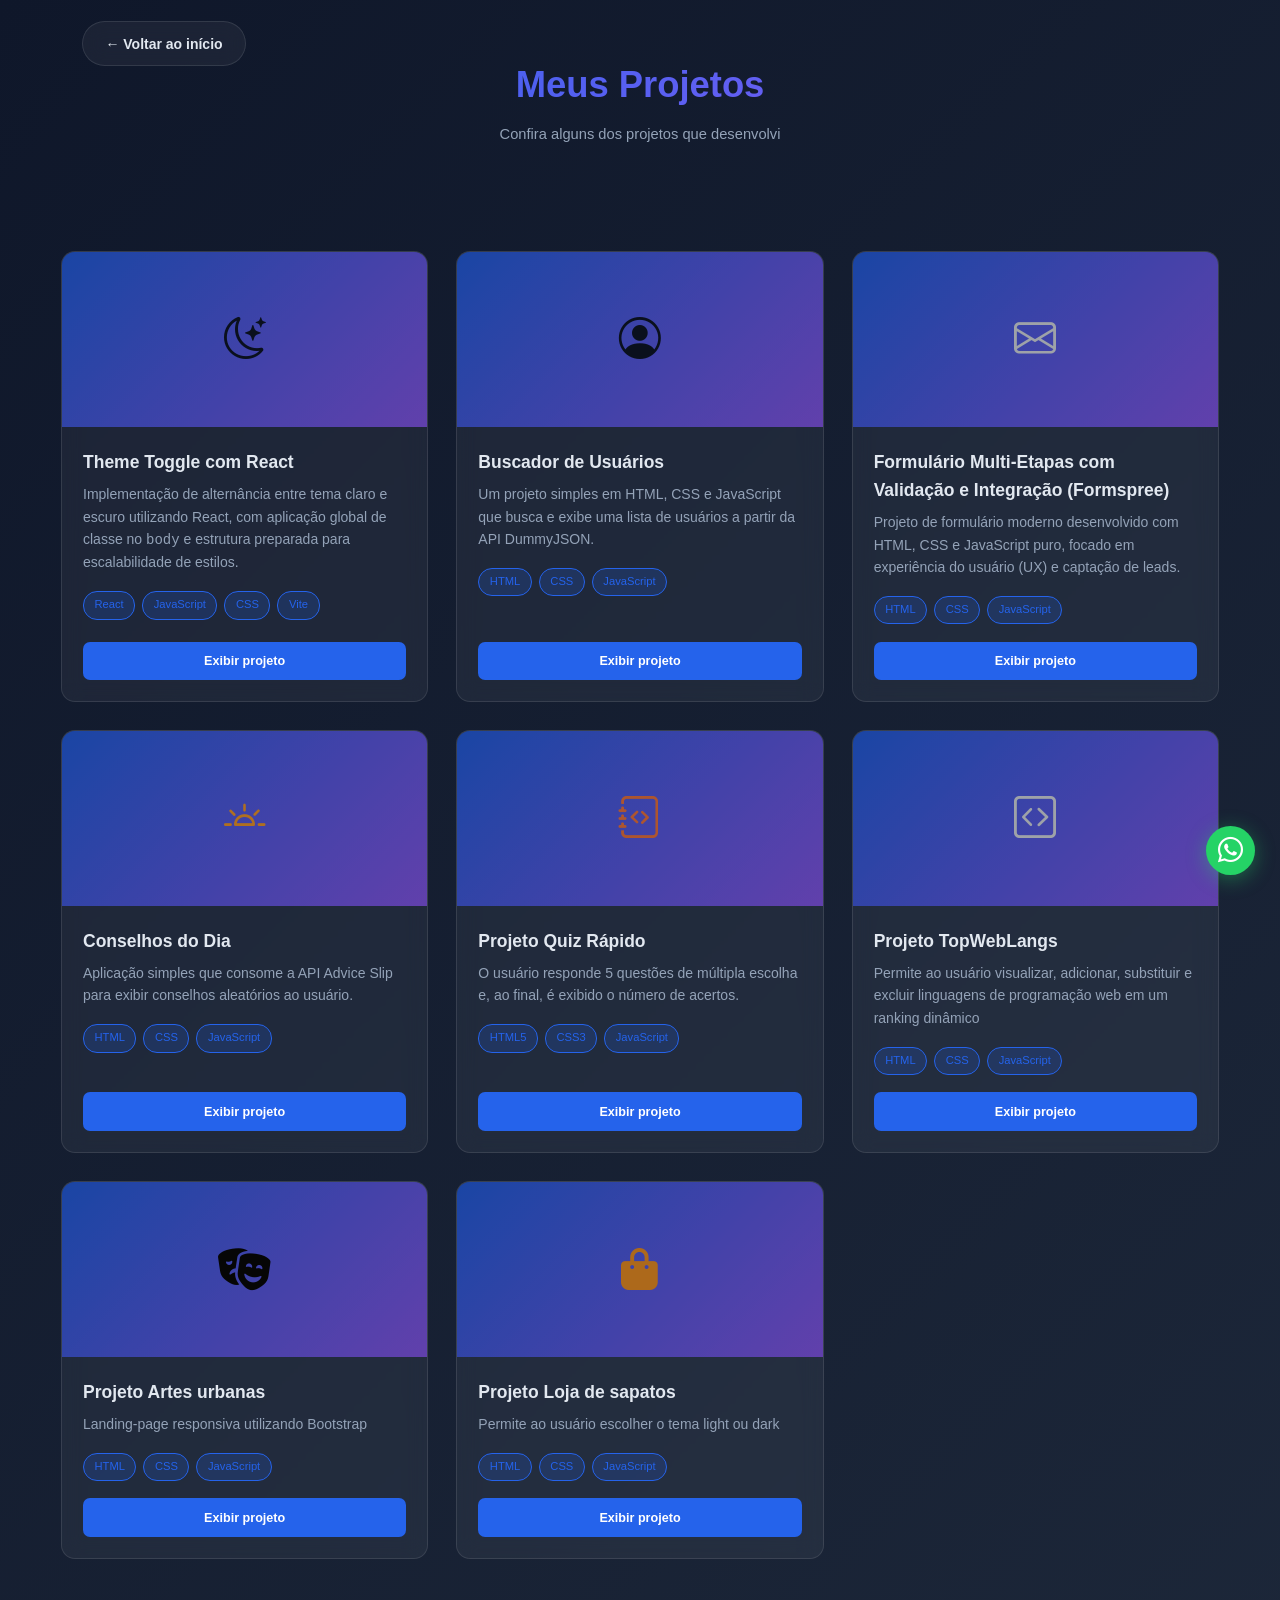
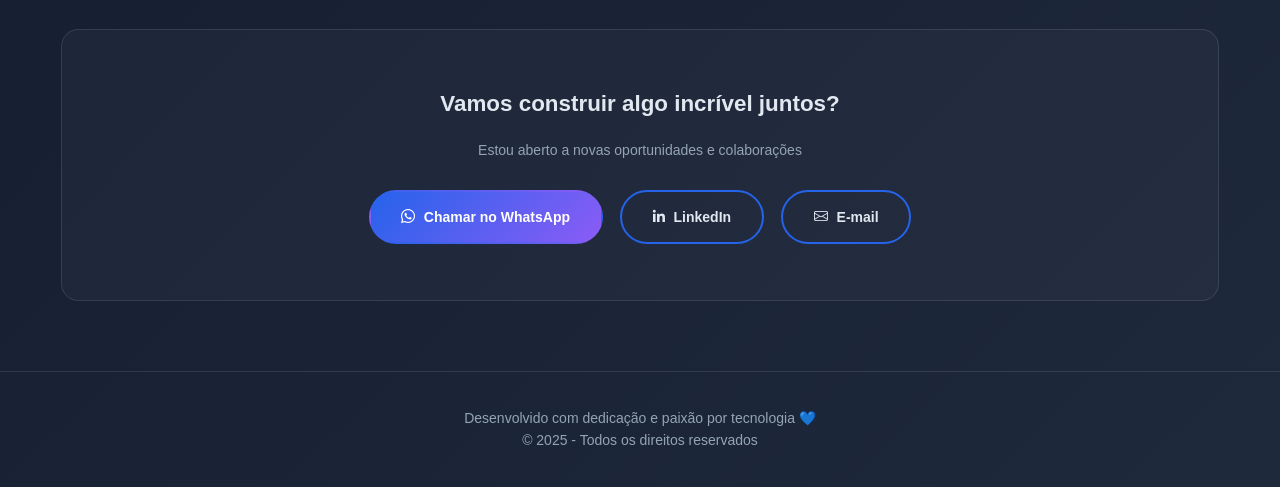
==== projetos.html @ 2099bbf0 "portolio atualizado" ====
<!DOCTYPE html>
<html lang="pt-BR">

<head>
    <meta charset="UTF-8">
    <meta name="viewport" content="width=device-width, initial-scale=1.0">
    <title>Meus Projetos - Portfólio</title>
    <link rel="stylesheet" href="https://cdn.jsdelivr.net/npm/bootstrap-icons@1.13.1/font/bootstrap-icons.min.css">
    <link rel="stylesheet" href="https://cdnjs.cloudflare.com/ajax/libs/font-awesome/6.5.0/css/all.min.css">
    <link rel="stylesheet" href="assets/css/projetos.css">

</head>

<body>
    <div class="container">
        <header>
            <a href="index.html" class="back-button">
                ← Voltar ao início
            </a>
            <h1>Meus Projetos</h1>
            <p class="subtitle">Confira alguns dos projetos que desenvolvi</p>
        </header>

        <div class="projects-grid">
            <!-- Projeto 1 -->
            <div class="project-card">
                <div class="project-image">
                    <i class="bi bi-moon-stars icone-usuario"></i>
                </div>
                <div class="project-content">
                    <h3 class="project-title">Theme Toggle com React</h3>
                    <p class="project-description">
                        Implementação de alternância entre tema claro e escuro utilizando React, com aplicação global de
                        classe no <code>body</code> e estrutura preparada para escalabilidade de estilos.
                    </p>
                    <div class="project-tags">
                        <span class="tag">React</span>
                        <span class="tag">JavaScript</span>
                        <span class="tag">CSS</span>
                        <span class="tag">Vite</span>
                    </div>
                    <div class="project-links">
                        <a href="https://alanpedrod.github.io/tema-light-e-dark/" class="project-btn btn-demo"
                            target="_blank">
                            Exibir projeto
                        </a>
                    </div>
                </div>
            </div>
            <!-- Projeto 2 -->
            <div class="project-card">
                <div class="project-image"><i class="bi bi-person-circle icone-usuario"></i></div>
                <div class="project-content">
                    <h3 class="project-title">Buscador de Usuários</h3>
                    <p class="project-description">
                        Um projeto simples em HTML, CSS e JavaScript que busca e exibe uma lista de usuários a partir da
                        API DummyJSON.
                    </p>
                    <div class="project-tags">
                        <span class="tag">HTML</span>
                        <span class="tag">CSS</span>
                        <span class="tag">JavaScript</span>
                    </div>
                    <div class="project-links">
                        <a href="https://alanpedrod.github.io/buscador-de-usuarios/" class="project-btn btn-demo"
                            target="_blank">Exibir projeto</a>
                        <!-- <a href="#" class="project-btn btn-code" target="_blank">Código</a> -->
                    </div>
                </div>
            </div>

            <!-- Projeto 3 -->
            <div class="project-card">
                <div class="project-image"><i class="bi bi-envelope"></i></div>
                <div class="project-content">
                    <h3 class="project-title">Formulário Multi-Etapas com Validação e Integração (Formspree)</h3>
                    <p class="project-description">
                        Projeto de formulário moderno desenvolvido com HTML, CSS e JavaScript puro, focado em experiência do usuário (UX) e captação de leads.
                    </p>
                    <div class="project-tags">
                        <span class="tag">HTML</span>
                        <span class="tag">CSS</span>
                        <span class="tag">JavaScript</span>
                    </div>
                    <div class="project-links">
                        <a href="https://contato-alan-dias.vercel.app/" class="project-btn btn-demo"
                            target="_blank">Exibir projeto</a>
                        <!-- <a href="#" class="project-btn btn-code" target="_blank">Código</a> -->
                    </div>
                </div>
            </div>
            <!-- Projeto 4 -->
            <div class="project-card">
                <div class="project-image"><i class="bi bi-brightness-alt-high icone-sol"></i></div>
                <div class="project-content">
                    <h3 class="project-title">Conselhos do Dia</h3>
                    <p class="project-description">
                        Aplicação simples que consome a API Advice Slip para exibir conselhos aleatórios ao usuário.
                    </p>
                    <div class="project-tags">
                        <span class="tag">HTML</span>
                        <span class="tag">CSS</span>
                        <span class="tag">JavaScript</span>
                    </div>
                    <div class="project-links">
                        <a href="https://alanpedrod.github.io/conselhos-do-dia/" class="project-btn btn-demo"
                            target="_blank">Exibir projeto</a>
                        <!-- <a href="#" class="project-btn btn-code" target="_blank">Código</a> -->
                    </div>
                </div>
            </div>

            <!-- Projeto 4 -->
            <div class="project-card">
                <div class="project-image"><i class="bi bi-journal-code icone-caderno"></i></div>
                <div class="project-content">
                    <h3 class="project-title">Projeto Quiz Rápido</h3>
                    <p class="project-description">
                        O usuário responde 5 questões de múltipla escolha e, ao final, é exibido o número de acertos.
                    </p>
                    <div class="project-tags">
                        <span class="tag">HTML5</span>
                        <span class="tag">CSS3</span>
                        <span class="tag">JavaScript</span>
                    </div>
                    <div class="project-links">
                        <a href="https://alanpedrod.github.io/joguinho-quiz/" class="project-btn btn-demo"
                            target="_blank">Exibir projeto</a>
                        <!-- <a href="#" class="project-btn btn-code" target="_blank">Código</a> -->
                    </div>
                </div>
            </div>

            <!-- Projeto 5 -->
            <div class="project-card">
                <div class="project-image"><i class="bi bi-code-square"></i></div>
                <div class="project-content">
                    <h3 class="project-title">Projeto TopWebLangs</h3>
                    <p class="project-description">
                        Permite ao usuário visualizar, adicionar, substituir e excluir linguagens de programação web em
                        um ranking dinâmico
                    </p>
                    <div class="project-tags">
                        <span class="tag">HTML</span>
                        <span class="tag">CSS</span>
                        <span class="tag">JavaScript</span>
                    </div>
                    <div class="project-links">
                        <a href="https://alanpedrod.github.io/projeto-ranking-linguagens/" class="project-btn btn-demo"
                            target="_blank">Exibir projeto</a>
                        <!-- <a href="#" class="project-btn btn-code" target="_blank">Código</a> -->
                    </div>
                </div>
            </div>

            <!-- Projeto 6 -->
            <div class="project-card">
                <div class="project-image"><i class="fa-solid fa-masks-theater icone-artes"></i></div>
                <div class="project-content">
                    <h3 class="project-title">Projeto Artes urbanas</h3>
                    <p class="project-description">
                        Landing-page responsiva utilizando Bootstrap
                    </p>
                    <div class="project-tags">
                        <span class="tag">HTML</span>
                        <span class="tag">CSS</span>
                        <span class="tag">JavaScript</span>
                    </div>
                    <div class="project-links">
                        <a href="https://alanpedrod.github.io/projeto-artes-urbanas/" class="project-btn btn-demo"
                            target="_blank">Exibir projeto</a>
                        <!-- <a href="#" class="project-btn btn-code" target="_blank">Código</a> -->
                    </div>
                </div>
            </div>

            <!-- Projeto 7 -->
            <div class="project-card">
                <div class="project-image"><i class="fa-solid fa-bag-shopping icone-sacola"></i></div>
                <div class="project-content">
                    <h3 class="project-title">Projeto Loja de sapatos</h3>
                    <p class="project-description">
                        Permite ao usuário escolher o tema light ou dark
                    </p>
                    <div class="project-tags">
                        <span class="tag">HTML</span>
                        <span class="tag">CSS</span>
                        <span class="tag">JavaScript</span>
                    </div>
                    <div class="project-links">
                        <a href="https://alanpedrod.github.io/loja-de-sapatos-light-dark-theme/"
                            class="project-btn btn-demo" target="_blank">Exibir projeto</a>
                        <!-- <a href="#" class="project-btn btn-code" target="_blank">Código</a> -->
                    </div>
                </div>
            </div>
        </div>

        <section class="cta-section">
            <h2 class="cta-title">Vamos construir algo incrível juntos?</h2>
            <p class="cta-text">Estou aberto a novas oportunidades e colaborações</p>
            <div class="contact-buttons">
                <a href="https://wa.me/5582996429077?text=Olá!%20Vi%20seu%20portfólio%20e%20gostaria%20de%20conversar"
                    class="btn btn-primary" target="_blank">
                    <span><i class="bi bi-whatsapp"></i></span> Chamar no WhatsApp
                </a>
                <a href="https://linkedin.com/in/seu-perfil" class="btn btn-secondary" target="_blank">
                    <!-- <span><i class="bi bi-linkedin"></i></span> LinkedIn -->
                    <span><i class="fa-brands fa-linkedin-in"></i></span> LinkedIn
                </a>
                <a href="mailto:seu-email@example.com" class="btn btn-secondary">
                    <span><i class="bi bi-envelope"></i></span> E-mail
                </a>
            </div>
        </section>
    </div>

    <footer>
        <p>Desenvolvido com dedicação e paixão por tecnologia 💙</p>
        <p>&copy; 2025 - Todos os direitos reservados</p>
    </footer>

    <!-- Botão WhatsApp Fixo -->
    <a href="https://wa.me/5582996429077?text=Olá!%20Vi%20seu%20portfólio%20e%20gostaria%20de%20conversar"
        class="whatsapp-float" target="_blank" title="Fale comigo no WhatsApp">
        <i class="bi bi-whatsapp"></i>
    </a>

</body>

</html>
---- assets/css/projetos.css ----
* {
  margin: 0;
  padding: 0;
  box-sizing: border-box;
}

/* Escala global: simula 80% de zoom mantendo o padrão de 100% nos navegadores */
html {
  font-size: 14px; /* Reduz de 16px (padrão) → ~80% da escala visual */
}

:root {
  --primary: #2563eb;
  --primary-dark: #1e40af;
  --secondary: #8b5cf6;
  --dark: #0f172a;
  --dark-light: #1e293b;
  --text: #e2e8f0;
  --text-muted: #94a3b8;
  --accent: #06b6d4;
  --whatsapp: #25D366;
}

body {
  font-family: 'Segoe UI', Tahoma, Geneva, Verdana, sans-serif;
  background: linear-gradient(135deg, var(--dark) 0%, var(--dark-light) 100%);
  color: var(--text);
  line-height: 1.6;
  overflow-x: hidden;
}

.container {
  max-width: 1200px;
  margin: 0 auto;
  padding: 0 1.5rem;
}

header {
  padding: 4rem 0 2.5rem;
  text-align: center;
  position: relative;
}

.back-button {
  position: absolute;
  top: 1.5rem;
  left: 1.5rem;
  padding: 0.75rem 1.6rem;
  background: rgba(255, 255, 255, 0.05);
  backdrop-filter: blur(10px);
  border: 1px solid rgba(255, 255, 255, 0.1);
  border-radius: 50px;
  color: var(--text);
  text-decoration: none;
  font-weight: 600;
  transition: all 0.3s ease;
  display: inline-flex;
  align-items: center;
  gap: 0.5rem;
}

.back-button:hover {
  background: var(--primary);
  border-color: var(--primary);
  transform: translateX(-5px);
}

h1 {
  font-size: 2.6rem;
  margin-bottom: 0.6rem;
  background: linear-gradient(135deg, var(--primary) 0%, var(--secondary) 100%);
  -webkit-background-clip: text;
  -webkit-text-fill-color: transparent;
  background-clip: text;
  animation: fadeInDown 0.8s ease;
}

.subtitle {
  font-size: 1.05rem;
  color: var(--text-muted);
  margin-bottom: 2.5rem;
  animation: fadeInUp 0.8s ease 0.2s backwards;
}

.projects-grid {
  display: grid;
  grid-template-columns: repeat(auto-fill, minmax(22rem, 1fr));
  gap: 2rem;
  margin: 2.5rem 0 5rem;
}

.project-card {
  display: flex;
  flex-direction: column;
  background: rgba(255, 255, 255, 0.05);
  backdrop-filter: blur(10px);
  border: 1px solid rgba(255, 255, 255, 0.1);
  border-radius: 1rem;
  overflow: hidden;
  transition: all 0.3s ease;
  animation: fadeIn 0.8s ease backwards;
}

.project-card .icone-sol { color: #FA9F2E; }
.project-card .icone-usuario { color: #0f172a; }
.project-card .icone-caderno { color: #F87A43; }
.project-card .icone-sacola { color: #F89626; }
.project-card .icone-artes { color: #080808; }

.project-card:nth-child(1) { animation-delay: 0.1s; }
.project-card:nth-child(2) { animation-delay: 0.2s; }
.project-card:nth-child(3) { animation-delay: 0.3s; }
.project-card:nth-child(4) { animation-delay: 0.4s; }
.project-card:nth-child(5) { animation-delay: 0.5s; }
.project-card:nth-child(6) { animation-delay: 0.6s; }

.project-card:hover {
  transform: translateY(-10px);
  border-color: var(--primary);
  box-shadow: 0 20px 40px rgba(37, 99, 235, 0.3);
}

.project-image {
  width: 100%;
  height: 12.5rem;
  background: linear-gradient(135deg, var(--primary) 0%, var(--secondary) 100%);
  display: flex;
  align-items: center;
  justify-content: center;
  font-size: 3rem;
  position: relative;
  overflow: hidden;
}

.project-image::after {
  content: '';
  position: absolute;
  inset: 0;
  background: rgba(0, 0, 0, 0.3);
}

.project-content {
  padding: 1.5rem;
  display: flex;
  flex-direction: column;
  flex: 1;
}

.project-title {
  font-size: 1.25rem;
  color: var(--text);
  margin-bottom: 0.5rem;
  font-weight: 700;
}

.project-description {
  color: var(--text-muted);
  margin-bottom: 1.25rem;
  line-height: 1.6;
}

.project-tags {
  display: flex;
  flex-wrap: wrap;
  gap: 0.5rem;
  margin-bottom: 1.25rem;
}

.tag {
  padding: 0.3rem 0.75rem;
  background: rgba(37, 99, 235, 0.2);
  border: 1px solid var(--primary);
  border-radius: 1rem;
  font-size: 0.8rem;
  color: var(--primary);
}

.project-links {
  display: flex;
  gap: 0.75rem;
  margin-top: auto;
}

.project-btn {
  flex: 1;
  padding: 0.65rem 1.25rem;
  text-align: center;
  text-decoration: none;
  border-radius: 0.5rem;
  font-weight: 600;
  transition: all 0.3s ease;
  font-size: 0.9rem;
}

.btn-demo {
  background: var(--primary);
  color: white;
}

.btn-demo:hover {
  background: var(--primary-dark);
  transform: translateY(-2px);
}

.btn-code {
  background: transparent;
  color: var(--text);
  border: 1px solid rgba(255, 255, 255, 0.2);
}

.btn-code:hover {
  background: rgba(255, 255, 255, 0.1);
  border-color: var(--text);
}

.cta-section {
  text-align: center;
  padding: 4rem 0;
  margin: 5rem 0;
  background: rgba(255, 255, 255, 0.03);
  border-radius: 1.25rem;
  border: 1px solid rgba(255, 255, 255, 0.1);
}

.cta-title {
  font-size: 1.6rem;
  margin-bottom: 1.25rem;
  color: var(--text);
}

.cta-text {
  color: var(--text-muted);
  margin-bottom: 2rem;
  font-size: 1rem;
}

.contact-buttons {
  display: flex;
  gap: 1.25rem;
  justify-content: center;
  flex-wrap: wrap;
}

.btn {
  padding: 1rem 2.2rem;
  border-radius: 50px;
  text-decoration: none;
  font-weight: 600;
  font-size: 1rem;
  transition: all 0.3s ease;
  display: inline-flex;
  align-items: center;
  gap: 0.6rem;
  border: 2px solid transparent;
}

.btn-primary {
  background: linear-gradient(135deg, var(--primary) 0%, var(--secondary) 100%);
  color: white;
}

.btn-primary:hover {
  transform: translateY(-3px);
  box-shadow: 0 10px 30px rgba(37, 99, 235, 0.4);
}

.btn-secondary {
  background: transparent;
  color: var(--text);
  border-color: var(--primary);
}

.btn-secondary:hover {
  background: var(--primary);
  transform: translateY(-3px);
}

footer {
  text-align: center;
  padding: 2.5rem 0;
  color: var(--text-muted);
  border-top: 1px solid rgba(255, 255, 255, 0.1);
  margin-top: 3.5rem;
}

/* Botão WhatsApp Fixo */
.whatsapp-float {
  position: fixed;
  bottom: 1.8rem;
  right: 1.8rem;
  width: 3.5rem;
  height: 3.5rem;
  background: var(--whatsapp);
  color: white;
  border-radius: 50%;
  display: flex;
  align-items: center;
  justify-content: center;
  font-size: 1.8rem;
  text-decoration: none;
  box-shadow: 0 4px 20px rgba(37, 211, 102, 0.4);
  transition: all 0.3s ease;
  z-index: 1000;
  animation: pulse 2s infinite;
}

.whatsapp-float:hover {
  transform: scale(1.1);
  box-shadow: 0 6px 30px rgba(37, 211, 102, 0.6);
}

@keyframes pulse {
  0%, 100% { box-shadow: 0 4px 20px rgba(37, 211, 102, 0.4); }
  50% { box-shadow: 0 4px 30px rgba(37, 211, 102, 0.7); }
}

@keyframes fadeInDown {
  from { opacity: 0; transform: translateY(-30px); }
  to { opacity: 1; transform: translateY(0); }
}

@keyframes fadeInUp {
  from { opacity: 0; transform: translateY(30px); }
  to { opacity: 1; transform: translateY(0); }
}

@keyframes fadeIn {
  from { opacity: 0; }
  to { opacity: 1; }
}

/* Responsividade */
@media (max-width: 768px) {
  h1 { font-size: 2rem; }
  /* .projects-grid { grid-template-columns: 1fr; } */
  .projects-grid { 
    grid-template-columns: repeat(auto-fill, minmax(18rem, 1fr));
  }
  .back-button { position: static; margin-bottom: 1.25rem; }
  .contact-buttons { flex-direction: column; align-items: center; }
  .btn { width: 100%; max-width: 18rem; justify-content: center; }
  .whatsapp-float { bottom: 1.2rem; right: 1.2rem; width: 3rem; height: 3rem; font-size: 1.6rem; }
}
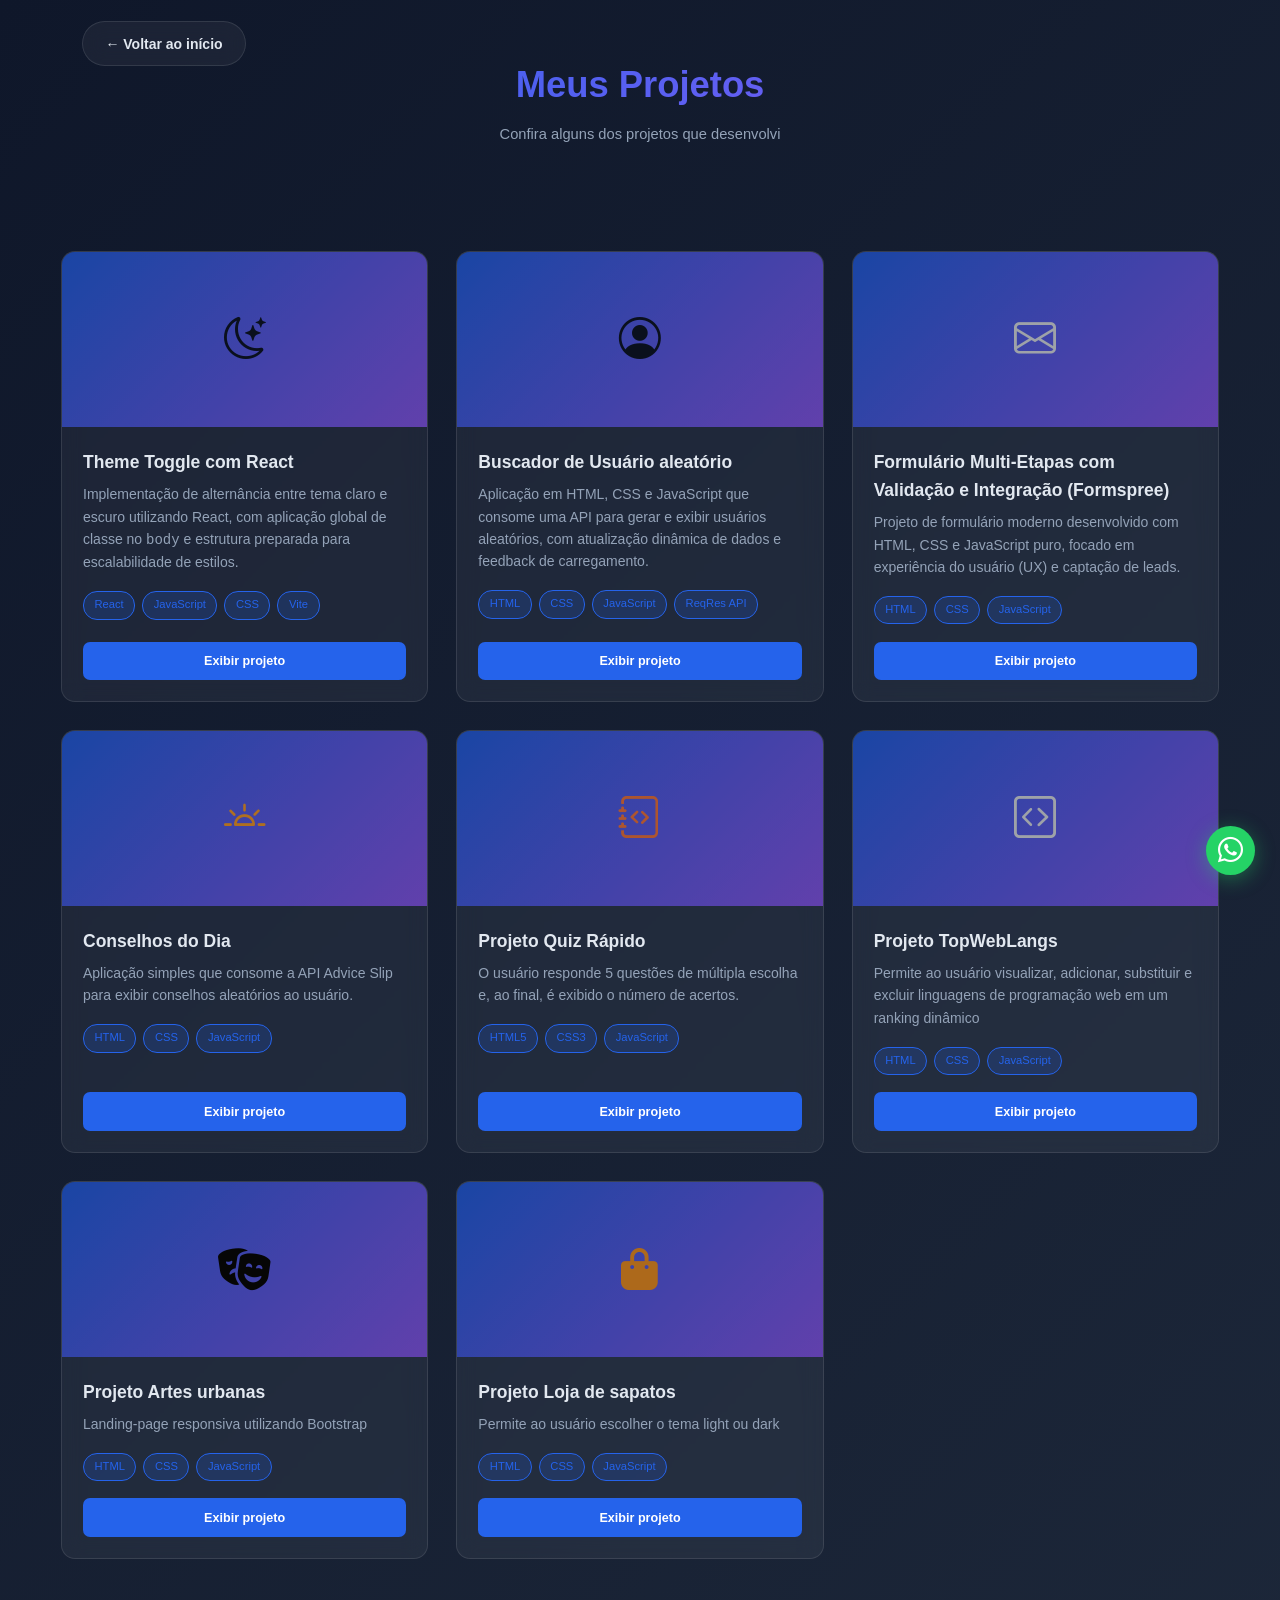
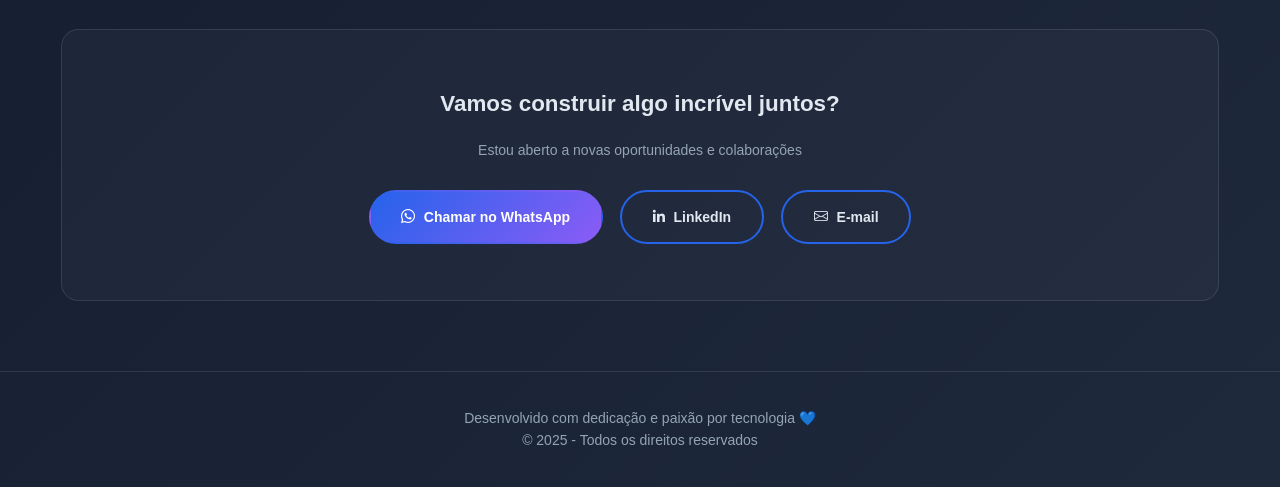
==== commit d94e179a: "projeto buscador de usuario atualizado" ====
--- a/projetos.html
+++ b/projetos.html
@@ -51,18 +51,18 @@
             <div class="project-card">
                 <div class="project-image"><i class="bi bi-person-circle icone-usuario"></i></div>
                 <div class="project-content">
-                    <h3 class="project-title">Buscador de Usuários</h3>
-                    <p class="project-description">
-                        Um projeto simples em HTML, CSS e JavaScript que busca e exibe uma lista de usuários a partir da
-                        API DummyJSON.
-                    </p>
-                    <div class="project-tags">
-                        <span class="tag">HTML</span>
-                        <span class="tag">CSS</span>
-                        <span class="tag">JavaScript</span>
-                    </div>
-                    <div class="project-links">
-                        <a href="https://alanpedrod.github.io/buscador-de-usuarios/" class="project-btn btn-demo"
+                    <h3 class="project-title">Buscador de Usuário aleatório</h3>
+                    <p class="project-description">
+                        Aplicação em HTML, CSS e JavaScript que consome uma API para gerar e exibir usuários aleatórios, com atualização dinâmica de dados e feedback de carregamento.
+                    </p>
+                    <div class="project-tags">
+                        <span class="tag">HTML</span>
+                        <span class="tag">CSS</span>
+                        <span class="tag">JavaScript</span>
+                        <span class="tag">ReqRes API</span>
+                    </div>
+                    <div class="project-links">
+                        <a href="https://alanpedrod.github.io/buscador-de-usuario-aleatorio/" class="project-btn btn-demo"
                             target="_blank">Exibir projeto</a>
                         <!-- <a href="#" class="project-btn btn-code" target="_blank">Código</a> -->
                     </div>
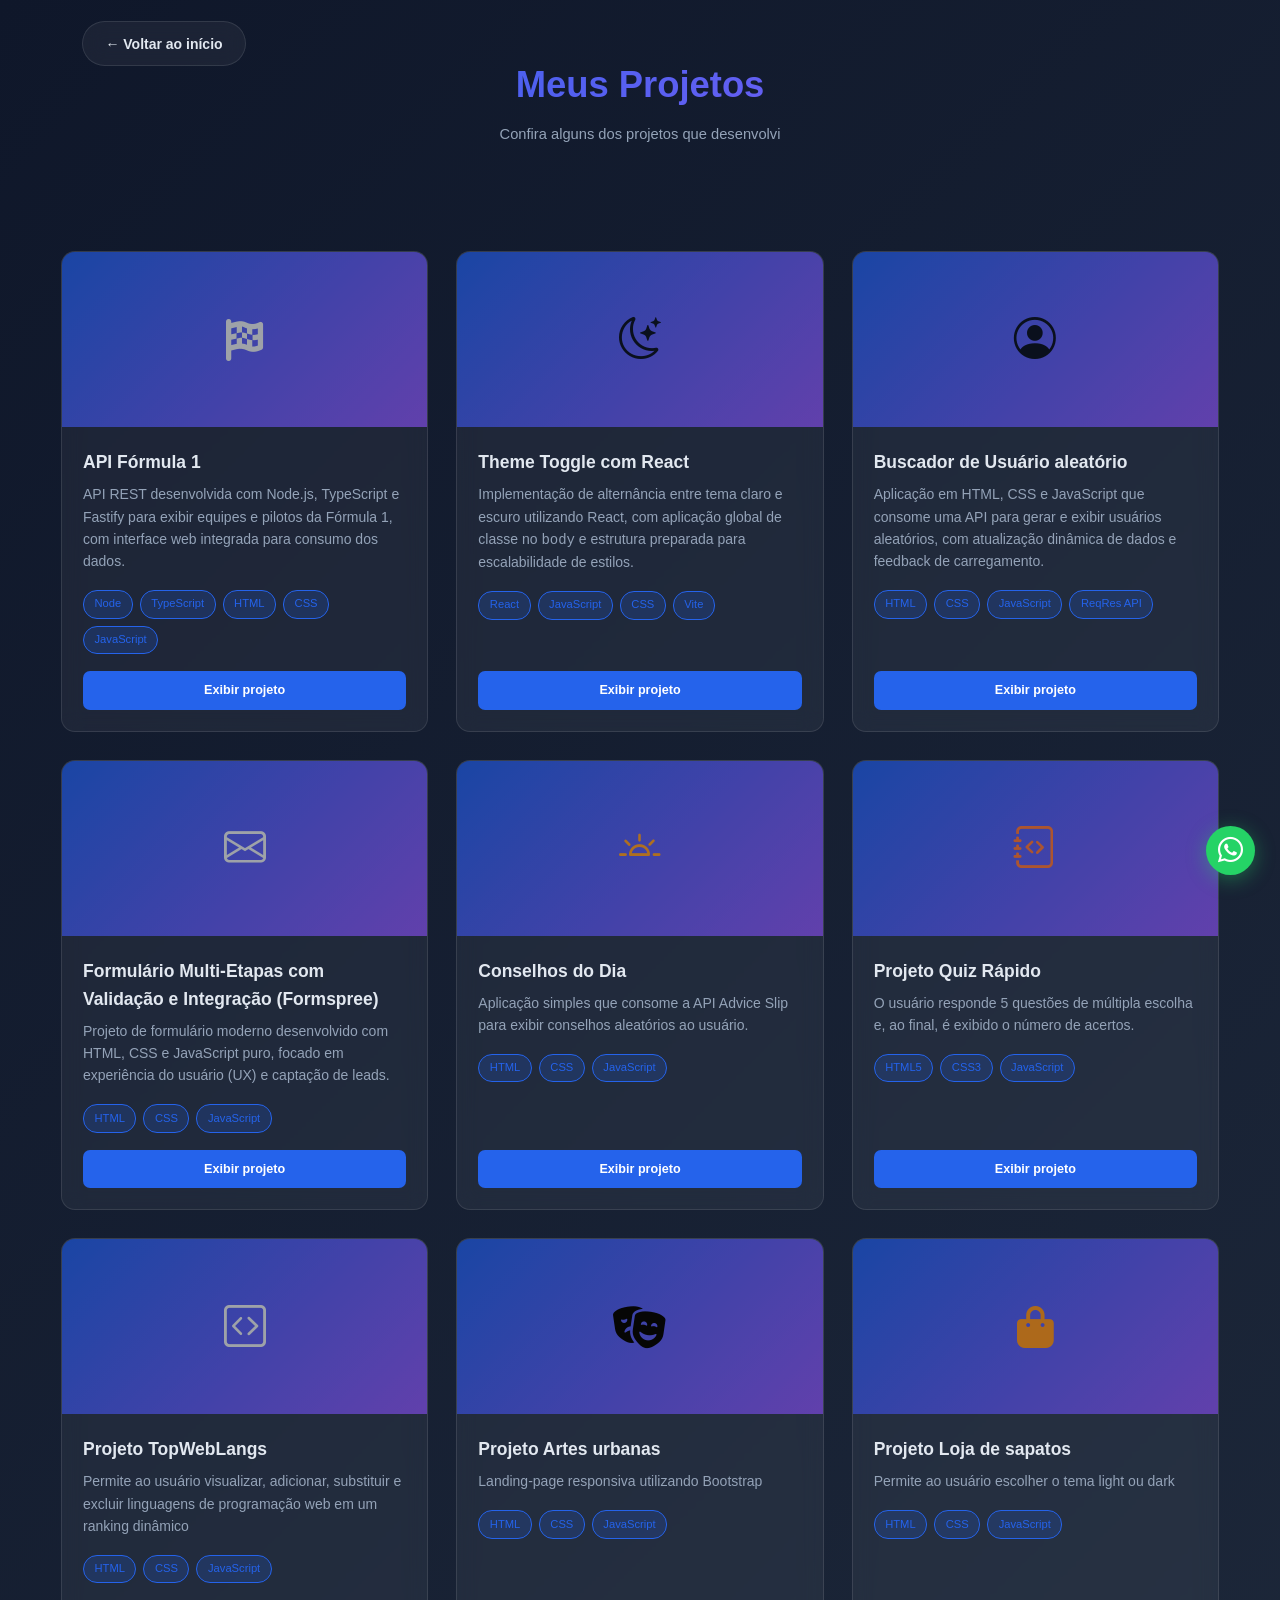
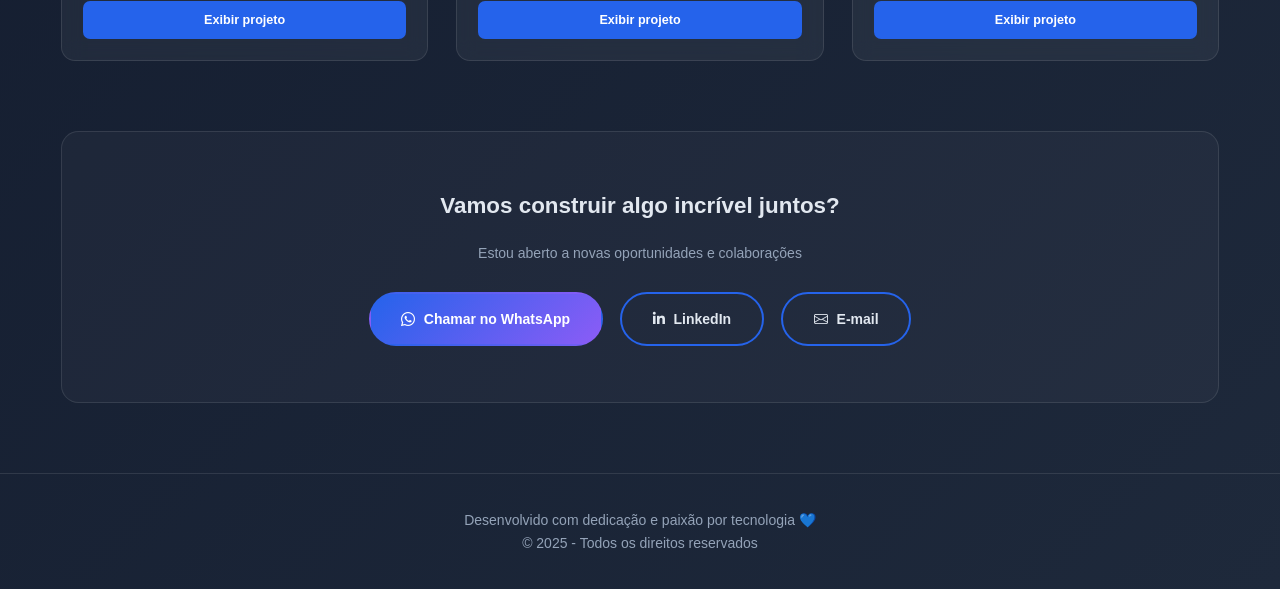
==== commit fe246328: "projeto api formula one adicionado" ====
--- a/projetos.html
+++ b/projetos.html
@@ -22,7 +22,31 @@
         </header>
 
         <div class="projects-grid">
+
             <!-- Projeto 1 -->
+            <div class="project-card">
+                <div class="project-image"><i class="fa-solid fa-flag-checkered"></i></div>
+                <div class="project-content">
+                    <h3 class="project-title">API Fórmula 1</h3>
+                    <p class="project-description">
+                        API REST desenvolvida com Node.js, TypeScript e Fastify para exibir equipes e pilotos da Fórmula 1, com interface web integrada para consumo dos dados.
+                    </p>
+                    <div class="project-tags">
+                        <span class="tag">Node</span>
+                        <span class="tag">TypeScript</span>
+                        <span class="tag">HTML</span>
+                        <span class="tag">CSS</span>
+                        <span class="tag">JavaScript</span>
+                    </div>
+                    <div class="project-links">
+                        <a href="https://projeto-api-estudos-dio.onrender.com/" class="project-btn btn-demo"
+                            target="_blank">Exibir projeto</a>
+                        <!-- <a href="#" class="project-btn btn-code" target="_blank">Código</a> -->
+                    </div>
+                </div>
+            </div>
+
+            <!-- Projeto 2 -->
             <div class="project-card">
                 <div class="project-image">
                     <i class="bi bi-moon-stars icone-usuario"></i>
@@ -47,7 +71,7 @@
                     </div>
                 </div>
             </div>
-            <!-- Projeto 2 -->
+            <!-- Projeto 3 -->
             <div class="project-card">
                 <div class="project-image"><i class="bi bi-person-circle icone-usuario"></i></div>
                 <div class="project-content">
@@ -69,7 +93,7 @@
                 </div>
             </div>
 
-            <!-- Projeto 3 -->
+            <!-- Projeto 4 -->
             <div class="project-card">
                 <div class="project-image"><i class="bi bi-envelope"></i></div>
                 <div class="project-content">
@@ -89,7 +113,8 @@
                     </div>
                 </div>
             </div>
-            <!-- Projeto 4 -->
+            
+            <!-- Projeto 5 -->
             <div class="project-card">
                 <div class="project-image"><i class="bi bi-brightness-alt-high icone-sol"></i></div>
                 <div class="project-content">
@@ -110,7 +135,7 @@
                 </div>
             </div>
 
-            <!-- Projeto 4 -->
+            <!-- Projeto 6 -->
             <div class="project-card">
                 <div class="project-image"><i class="bi bi-journal-code icone-caderno"></i></div>
                 <div class="project-content">
@@ -131,7 +156,7 @@
                 </div>
             </div>
 
-            <!-- Projeto 5 -->
+            <!-- Projeto 7 -->
             <div class="project-card">
                 <div class="project-image"><i class="bi bi-code-square"></i></div>
                 <div class="project-content">
@@ -153,7 +178,7 @@
                 </div>
             </div>
 
-            <!-- Projeto 6 -->
+            <!-- Projeto 8 -->
             <div class="project-card">
                 <div class="project-image"><i class="fa-solid fa-masks-theater icone-artes"></i></div>
                 <div class="project-content">
@@ -174,7 +199,7 @@
                 </div>
             </div>
 
-            <!-- Projeto 7 -->
+            <!-- Projeto 9 -->
             <div class="project-card">
                 <div class="project-image"><i class="fa-solid fa-bag-shopping icone-sacola"></i></div>
                 <div class="project-content">
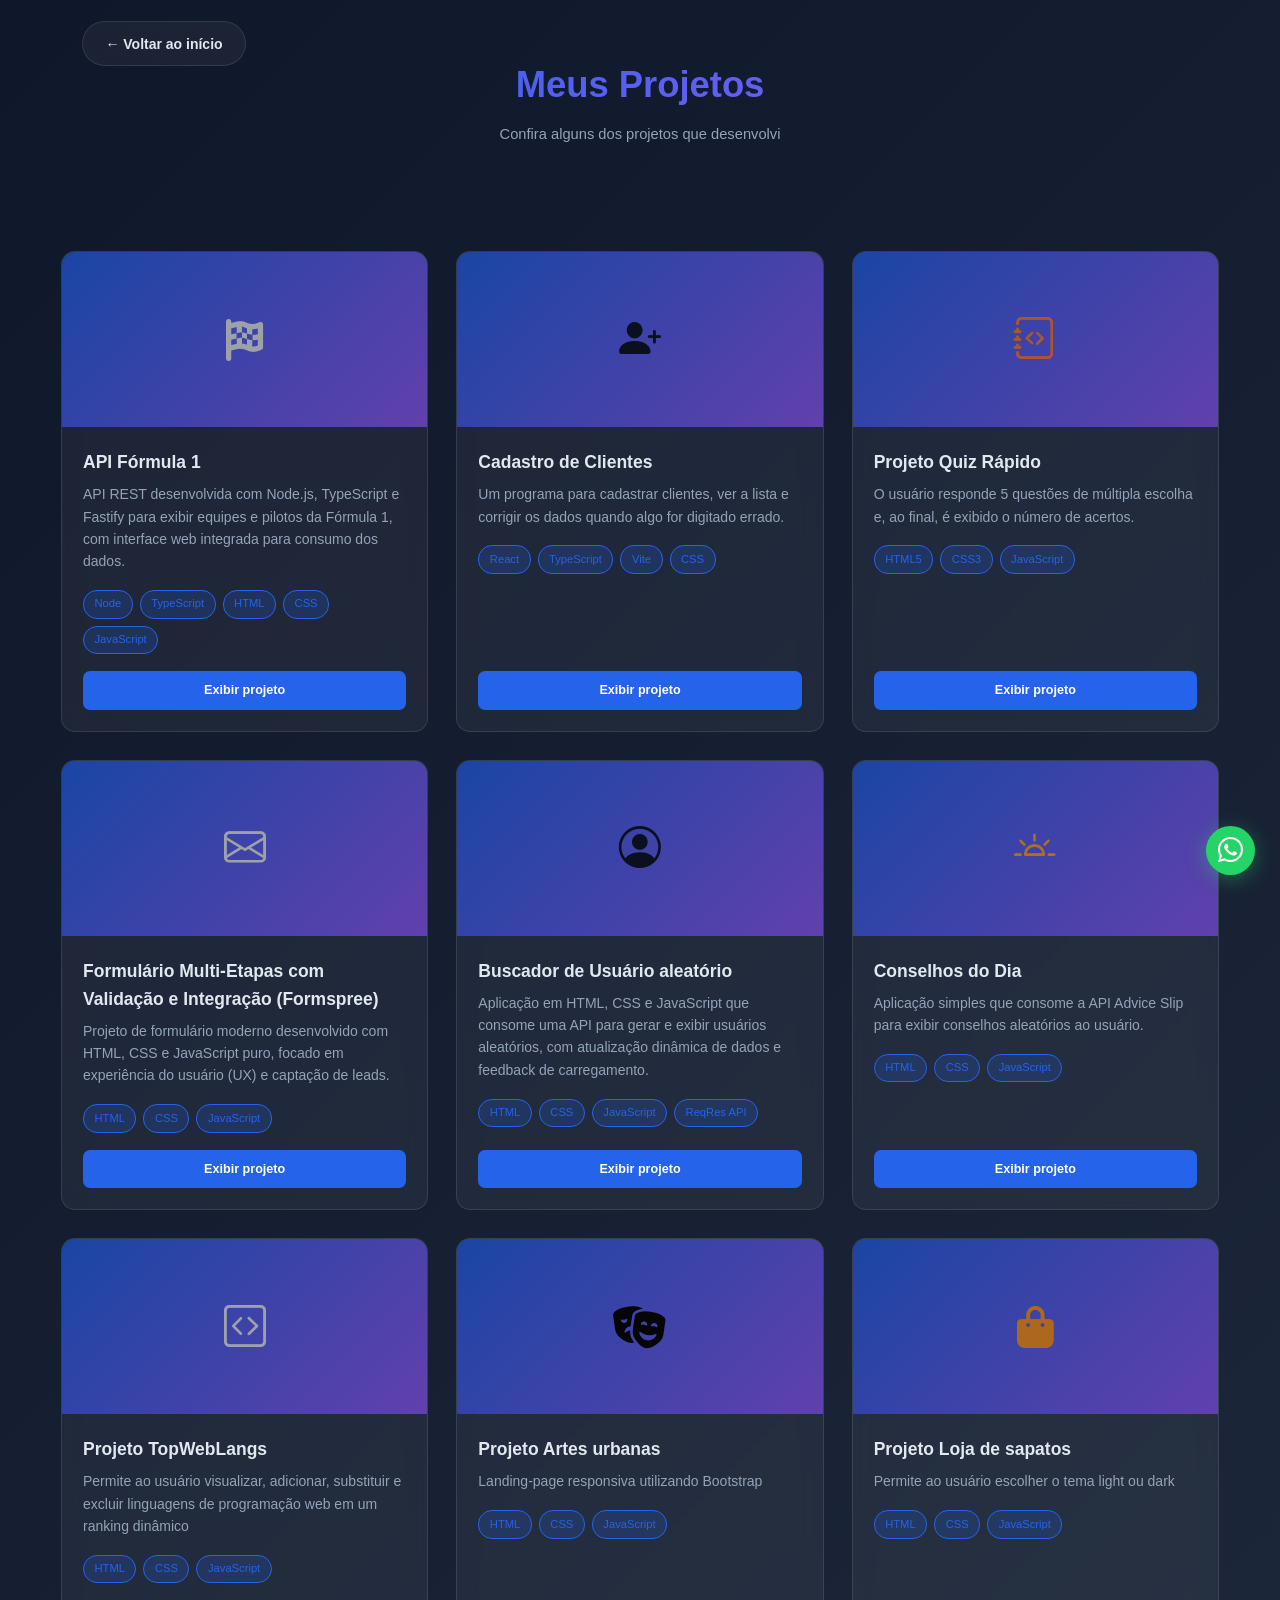
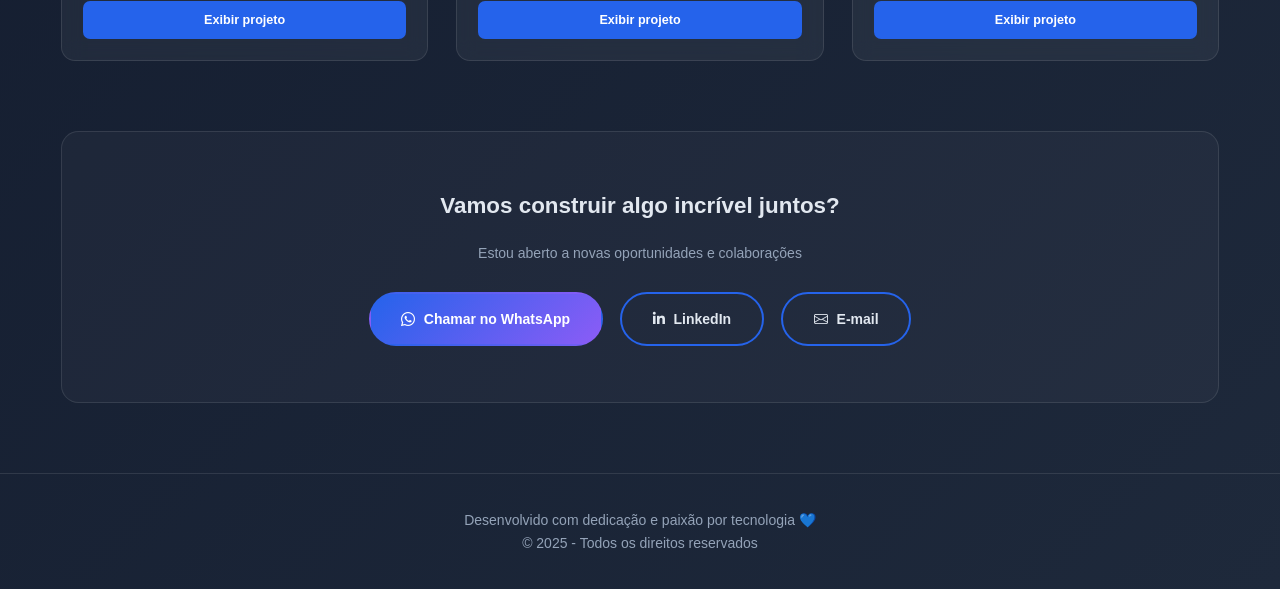
==== commit 97fe213c: "feat: adiciona projeto cadastro de clientes" ====
--- a/projetos.html
+++ b/projetos.html
@@ -49,91 +49,29 @@
             <!-- Projeto 2 -->
             <div class="project-card">
                 <div class="project-image">
-                    <i class="bi bi-moon-stars icone-usuario"></i>
-                </div>
-                <div class="project-content">
-                    <h3 class="project-title">Theme Toggle com React</h3>
-                    <p class="project-description">
-                        Implementação de alternância entre tema claro e escuro utilizando React, com aplicação global de
-                        classe no <code>body</code> e estrutura preparada para escalabilidade de estilos.
+                    <i class="bi bi-person-plus-fill icone-usuario"></i>
+                    <!-- <i class="bi bi-person-lines-fill icone-usuario"></i> -->
+                     <!-- <i class="bi bi-database-add icone-usuario"></i> -->
+                </div>
+                <div class="project-content">
+                    <h3 class="project-title">Cadastro de Clientes</h3>
+                    <p class="project-description">
+                        Um programa para cadastrar clientes, ver a lista e corrigir os dados quando algo for digitado errado.
                     </p>
                     <div class="project-tags">
                         <span class="tag">React</span>
-                        <span class="tag">JavaScript</span>
-                        <span class="tag">CSS</span>
+                        <span class="tag">TypeScript</span>
                         <span class="tag">Vite</span>
-                    </div>
-                    <div class="project-links">
-                        <a href="https://alanpedrod.github.io/tema-light-e-dark/" class="project-btn btn-demo"
+                        <span class="tag">CSS</span>
+                    </div>
+                    <div class="project-links">
+                        <a href="https://alanpedrod.github.io/cadastro-de-clientes-at/" class="project-btn btn-demo"
                             target="_blank">
                             Exibir projeto
                         </a>
                     </div>
                 </div>
             </div>
-            <!-- Projeto 3 -->
-            <div class="project-card">
-                <div class="project-image"><i class="bi bi-person-circle icone-usuario"></i></div>
-                <div class="project-content">
-                    <h3 class="project-title">Buscador de Usuário aleatório</h3>
-                    <p class="project-description">
-                        Aplicação em HTML, CSS e JavaScript que consome uma API para gerar e exibir usuários aleatórios, com atualização dinâmica de dados e feedback de carregamento.
-                    </p>
-                    <div class="project-tags">
-                        <span class="tag">HTML</span>
-                        <span class="tag">CSS</span>
-                        <span class="tag">JavaScript</span>
-                        <span class="tag">ReqRes API</span>
-                    </div>
-                    <div class="project-links">
-                        <a href="https://alanpedrod.github.io/buscador-de-usuario-aleatorio/" class="project-btn btn-demo"
-                            target="_blank">Exibir projeto</a>
-                        <!-- <a href="#" class="project-btn btn-code" target="_blank">Código</a> -->
-                    </div>
-                </div>
-            </div>
-
-            <!-- Projeto 4 -->
-            <div class="project-card">
-                <div class="project-image"><i class="bi bi-envelope"></i></div>
-                <div class="project-content">
-                    <h3 class="project-title">Formulário Multi-Etapas com Validação e Integração (Formspree)</h3>
-                    <p class="project-description">
-                        Projeto de formulário moderno desenvolvido com HTML, CSS e JavaScript puro, focado em experiência do usuário (UX) e captação de leads.
-                    </p>
-                    <div class="project-tags">
-                        <span class="tag">HTML</span>
-                        <span class="tag">CSS</span>
-                        <span class="tag">JavaScript</span>
-                    </div>
-                    <div class="project-links">
-                        <a href="https://contato-alan-dias.vercel.app/" class="project-btn btn-demo"
-                            target="_blank">Exibir projeto</a>
-                        <!-- <a href="#" class="project-btn btn-code" target="_blank">Código</a> -->
-                    </div>
-                </div>
-            </div>
-            
-            <!-- Projeto 5 -->
-            <div class="project-card">
-                <div class="project-image"><i class="bi bi-brightness-alt-high icone-sol"></i></div>
-                <div class="project-content">
-                    <h3 class="project-title">Conselhos do Dia</h3>
-                    <p class="project-description">
-                        Aplicação simples que consome a API Advice Slip para exibir conselhos aleatórios ao usuário.
-                    </p>
-                    <div class="project-tags">
-                        <span class="tag">HTML</span>
-                        <span class="tag">CSS</span>
-                        <span class="tag">JavaScript</span>
-                    </div>
-                    <div class="project-links">
-                        <a href="https://alanpedrod.github.io/conselhos-do-dia/" class="project-btn btn-demo"
-                            target="_blank">Exibir projeto</a>
-                        <!-- <a href="#" class="project-btn btn-code" target="_blank">Código</a> -->
-                    </div>
-                </div>
-            </div>
 
             <!-- Projeto 6 -->
             <div class="project-card">
@@ -150,6 +88,70 @@
                     </div>
                     <div class="project-links">
                         <a href="https://alanpedrod.github.io/joguinho-quiz/" class="project-btn btn-demo"
+                            target="_blank">Exibir projeto</a>
+                        <!-- <a href="#" class="project-btn btn-code" target="_blank">Código</a> -->
+                    </div>
+                </div>
+            </div>
+
+            <!-- Projeto 4 -->
+            <div class="project-card">
+                <div class="project-image"><i class="bi bi-envelope"></i></div>
+                <div class="project-content">
+                    <h3 class="project-title">Formulário Multi-Etapas com Validação e Integração (Formspree)</h3>
+                    <p class="project-description">
+                        Projeto de formulário moderno desenvolvido com HTML, CSS e JavaScript puro, focado em experiência do usuário (UX) e captação de leads.
+                    </p>
+                    <div class="project-tags">
+                        <span class="tag">HTML</span>
+                        <span class="tag">CSS</span>
+                        <span class="tag">JavaScript</span>
+                    </div>
+                    <div class="project-links">
+                        <a href="https://contato-alan-dias.vercel.app/" class="project-btn btn-demo"
+                            target="_blank">Exibir projeto</a>
+                        <!-- <a href="#" class="project-btn btn-code" target="_blank">Código</a> -->
+                    </div>
+                </div>
+            </div>
+
+            <!-- Projeto 3 -->
+            <div class="project-card">
+                <div class="project-image"><i class="bi bi-person-circle icone-usuario"></i></div>
+                <div class="project-content">
+                    <h3 class="project-title">Buscador de Usuário aleatório</h3>
+                    <p class="project-description">
+                        Aplicação em HTML, CSS e JavaScript que consome uma API para gerar e exibir usuários aleatórios, com atualização dinâmica de dados e feedback de carregamento.
+                    </p>
+                    <div class="project-tags">
+                        <span class="tag">HTML</span>
+                        <span class="tag">CSS</span>
+                        <span class="tag">JavaScript</span>
+                        <span class="tag">ReqRes API</span>
+                    </div>
+                    <div class="project-links">
+                        <a href="https://alanpedrod.github.io/buscador-de-usuario-aleatorio/" class="project-btn btn-demo"
+                            target="_blank">Exibir projeto</a>
+                        <!-- <a href="#" class="project-btn btn-code" target="_blank">Código</a> -->
+                    </div>
+                </div>
+            </div>
+
+            <!-- Projeto 5 -->
+            <div class="project-card">
+                <div class="project-image"><i class="bi bi-brightness-alt-high icone-sol"></i></div>
+                <div class="project-content">
+                    <h3 class="project-title">Conselhos do Dia</h3>
+                    <p class="project-description">
+                        Aplicação simples que consome a API Advice Slip para exibir conselhos aleatórios ao usuário.
+                    </p>
+                    <div class="project-tags">
+                        <span class="tag">HTML</span>
+                        <span class="tag">CSS</span>
+                        <span class="tag">JavaScript</span>
+                    </div>
+                    <div class="project-links">
+                        <a href="https://alanpedrod.github.io/conselhos-do-dia/" class="project-btn btn-demo"
                             target="_blank">Exibir projeto</a>
                         <!-- <a href="#" class="project-btn btn-code" target="_blank">Código</a> -->
                     </div>
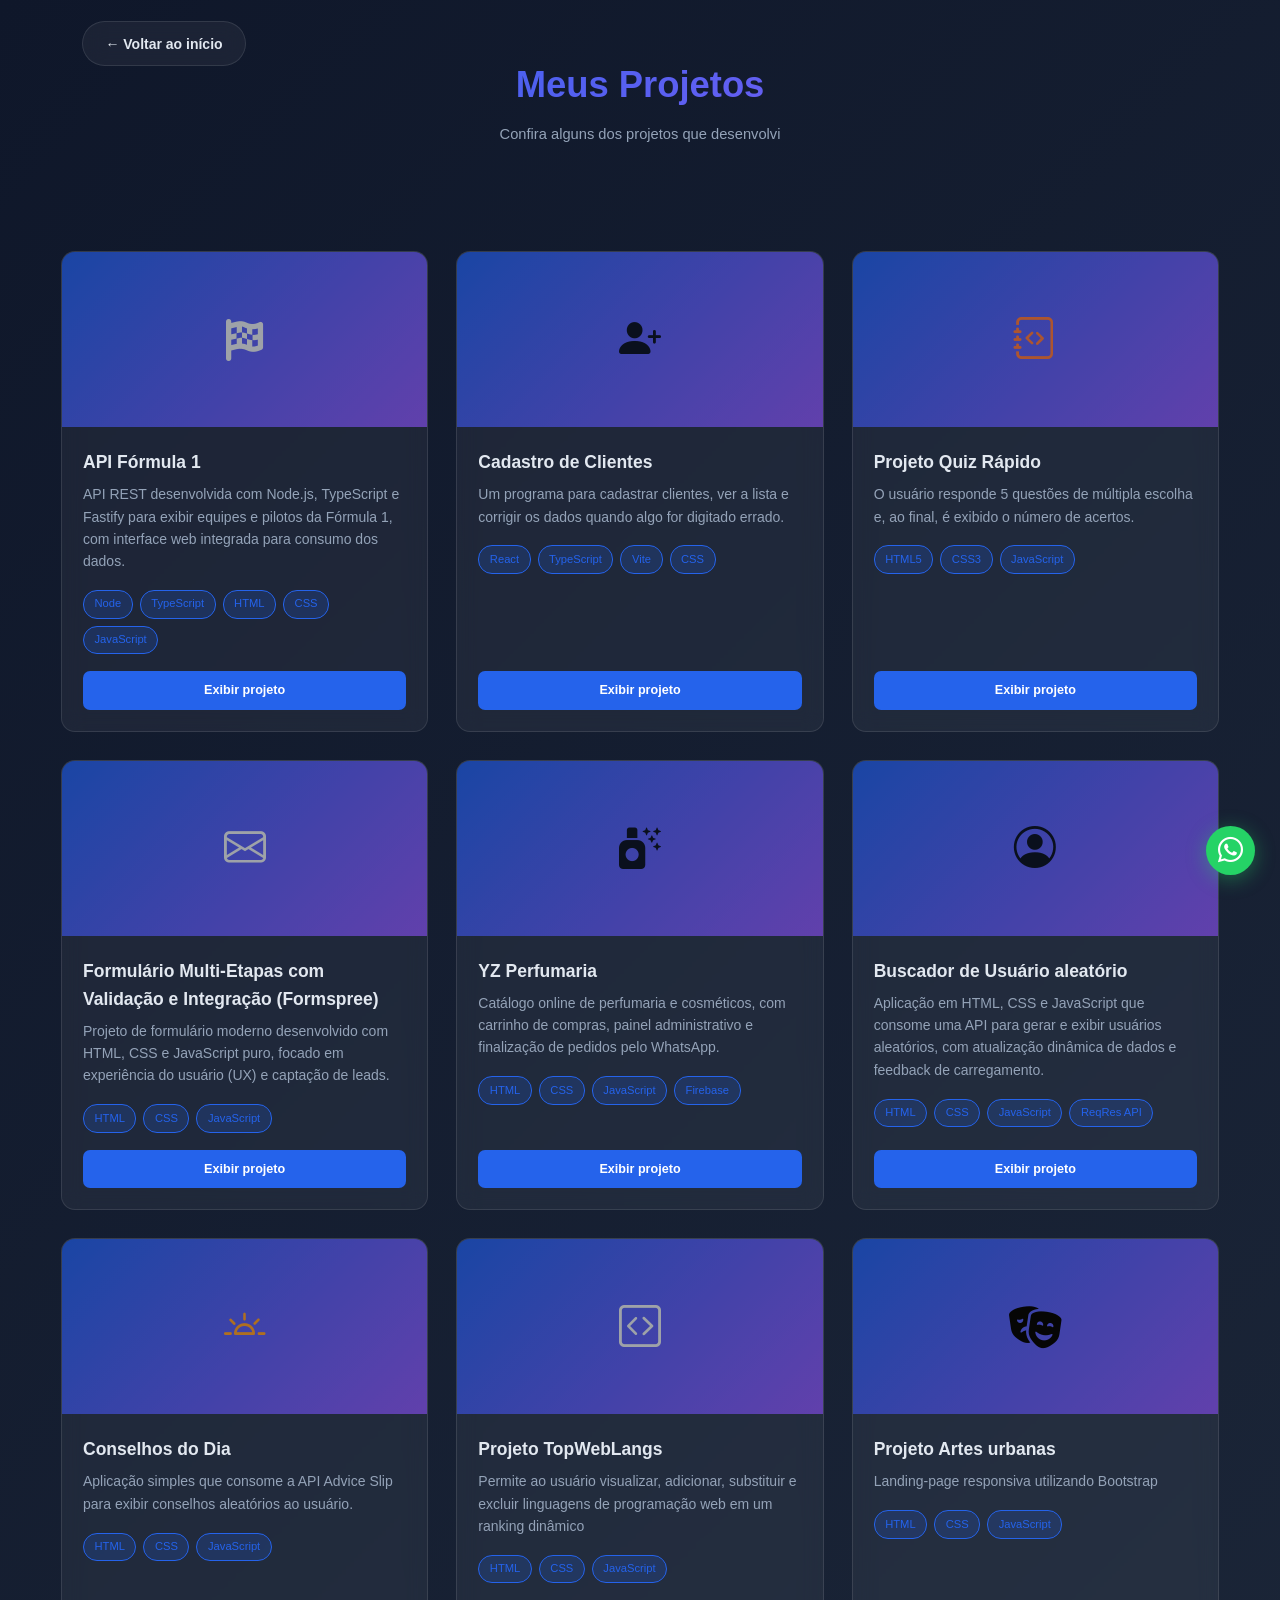
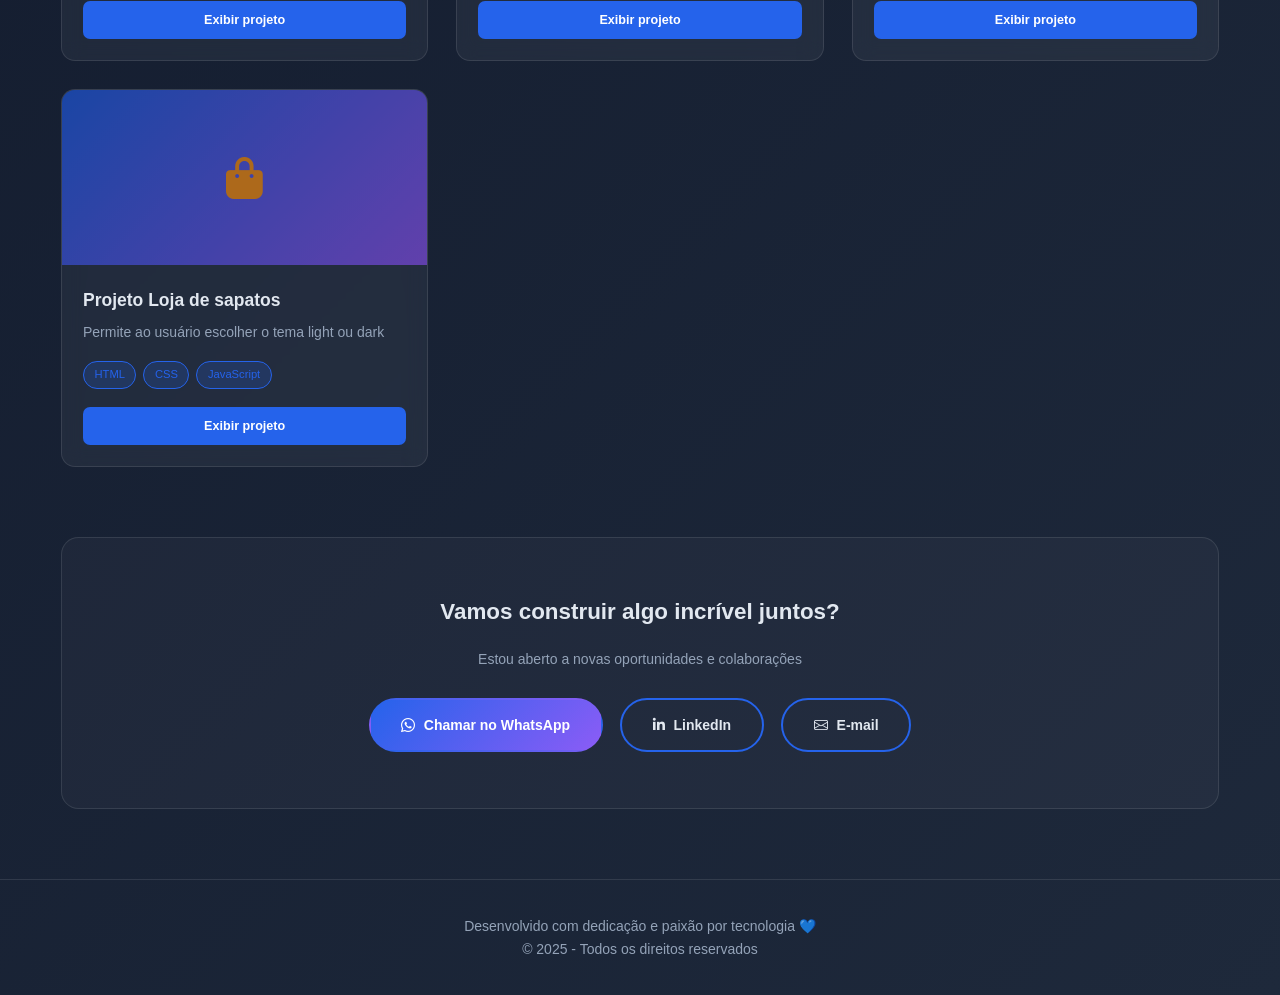
==== commit f309cca5: "feat: adiciona projeto yz perfumaria" ====
--- a/projetos.html
+++ b/projetos.html
@@ -73,7 +73,7 @@
                 </div>
             </div>
 
-            <!-- Projeto 6 -->
+            <!-- Projeto 3 -->
             <div class="project-card">
                 <div class="project-image"><i class="bi bi-journal-code icone-caderno"></i></div>
                 <div class="project-content">
@@ -114,8 +114,29 @@
                     </div>
                 </div>
             </div>
-
-            <!-- Projeto 3 -->
+            <!-- Projeto 5 -->
+            <div class="project-card">
+                <div class="project-image"><i class="fa-solid fa-spray-can-sparkles icone-usuario"></i></div>
+                <div class="project-content">
+                    <h3 class="project-title">YZ Perfumaria</h3>
+                    <p class="project-description">
+                        Catálogo online de perfumaria e cosméticos, com carrinho de compras, painel administrativo e finalização de pedidos pelo WhatsApp.
+                    </p>
+                    <div class="project-tags">
+                        <span class="tag">HTML</span>
+                        <span class="tag">CSS</span>
+                        <span class="tag">JavaScript</span>
+                        <span class="tag">Firebase</span>
+                    </div>
+                    <div class="project-links">
+                        <a href="https://yz-perfumaria.vercel.app/" class="project-btn btn-demo"
+                            target="_blank">Exibir projeto</a>
+                        <!-- <a href="#" class="project-btn btn-code" target="_blank">Código</a> -->
+                    </div>
+                </div>
+            </div>
+
+            <!-- Projeto 6 -->
             <div class="project-card">
                 <div class="project-image"><i class="bi bi-person-circle icone-usuario"></i></div>
                 <div class="project-content">
@@ -137,7 +158,7 @@
                 </div>
             </div>
 
-            <!-- Projeto 5 -->
+            <!-- Projeto 7 -->
             <div class="project-card">
                 <div class="project-image"><i class="bi bi-brightness-alt-high icone-sol"></i></div>
                 <div class="project-content">
@@ -158,7 +179,7 @@
                 </div>
             </div>
 
-            <!-- Projeto 7 -->
+            <!-- Projeto 8 -->
             <div class="project-card">
                 <div class="project-image"><i class="bi bi-code-square"></i></div>
                 <div class="project-content">
@@ -180,7 +201,7 @@
                 </div>
             </div>
 
-            <!-- Projeto 8 -->
+            <!-- Projeto 9 -->
             <div class="project-card">
                 <div class="project-image"><i class="fa-solid fa-masks-theater icone-artes"></i></div>
                 <div class="project-content">
@@ -201,7 +222,7 @@
                 </div>
             </div>
 
-            <!-- Projeto 9 -->
+            <!-- Projeto 10 -->
             <div class="project-card">
                 <div class="project-image"><i class="fa-solid fa-bag-shopping icone-sacola"></i></div>
                 <div class="project-content">
